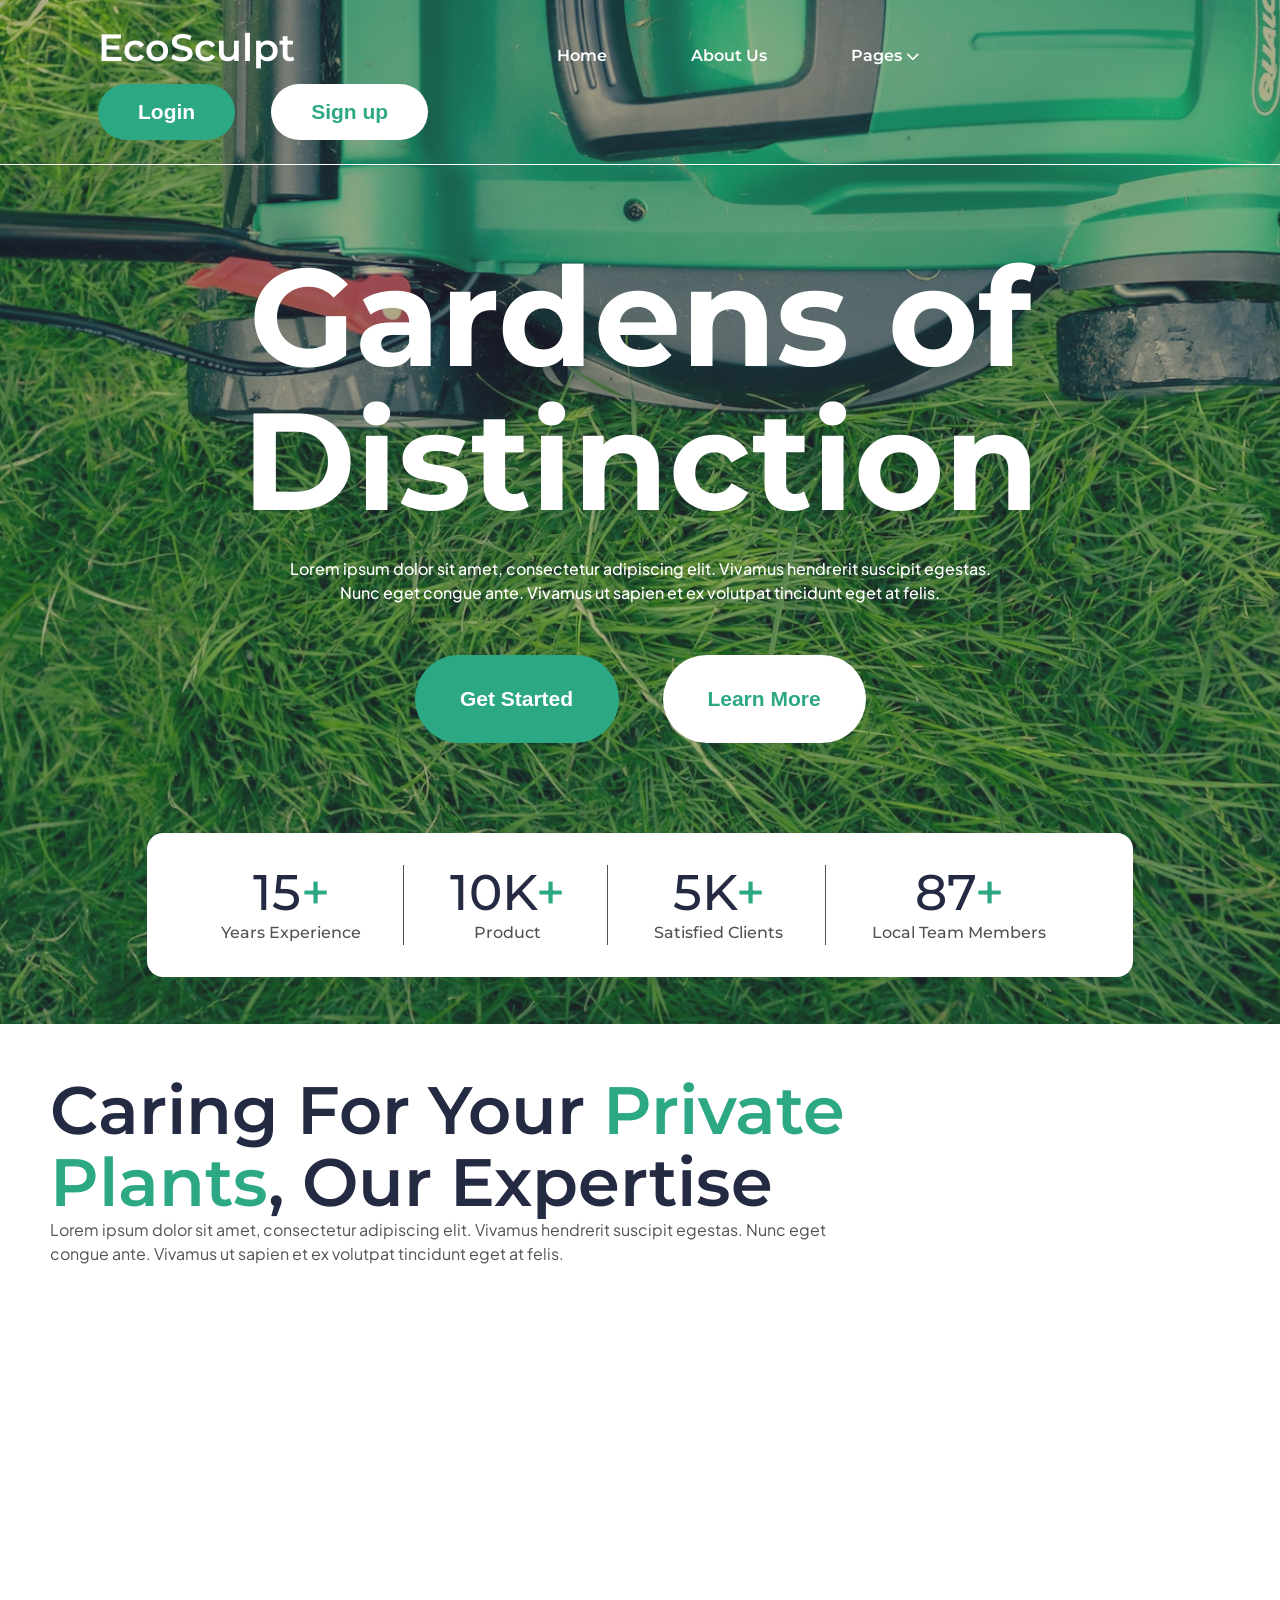
==== task_two/index.html @ 4c556baa "task2" ====
<!DOCTYPE html>
<html lang="en">
<head>
    <meta charset="UTF-8">
    <meta name="viewport" content="width=device-width, initial-scale=1.0">
    <title>Document</title>
    <link rel="stylesheet" href="https://cdnjs.cloudflare.com/ajax/libs/font-awesome/6.5.0/css/all.min.css">
    <link rel="stylesheet" href="CSS/style.css">

</head>
<body>
    <header>
        <div class="container header_container">
           <div class="nav">

            <h1 class="logo">
                EcoSculpt
            </h1>
            <div class="menu">
            <ul>
              <li class="menu_item"> Home</li>
              <li class="menu_item">About Us</li>
              <li class="menu_item"> 
                Pages 
                <small>
                <i class="fa-solid fa-chevron-down"></i>
                </small>
            
          </li>
            </ul>

            </div>
            <div class=" nav_buttons">
            <button class="login">Login</button>
            <button class="sign">Sign up</button>
            </div>
             </div>
            <div class="header_content">
                <h2>
                    Gardens of Distinction
                </h2>
                <p>
                    Lorem ipsum dolor sit amet, consectetur adipiscing elit. Vivamus hendrerit suscipit egestas. Nunc eget congue ante. Vivamus ut sapien et ex volutpat tincidunt eget at felis.
                </p>
            </div>
            <div class="header_buttons">
               <button class="start">Get Started</button>
               <button class="more">Learn More</button>
            </div>
            <div class="story">
                <div class="border_right">
                    <p class="num">
                        15<span>+</span>
                    </p>
                    <p>
                        Years Experience
                    </p>
                </div>
                <div class="border_right">
                    <p class="num">
                       10K<span>+</span>
                    </p>
                    <p>
                        Product
                    </p>
                </div>
                <div class="border_right">
                   <p class="num">
                       5K<span>+</span>
                    </p>
                    <p>
                        Satisfied Clients
                    </p>
                </div>
                <div>
                   <p class="num">
                       87<span>+</span>
                    </p>
                    <p>
                       Local Team Members
                    </p>
                </div>
            </div>
        </div>
    </header>
    <section class="about">
        <div class="container">
           <div class="about-text">
            <h2>
                 Caring For Your <span>Private Plants</span>, Our Expertise
            </h2>
            <p>
              Lorem ipsum dolor sit amet, consectetur adipiscing elit. Vivamus hendrerit suscipit egestas. Nunc eget congue ante. Vivamus ut sapien et ex volutpat tincidunt eget at felis.
            </p>
           </div>
        </div>
    </section>
</body>
</html>
---- task_two/CSS/style.css ----
@import url('https://fonts.googleapis.com/css2?family=Montserrat:ital,wght@0,100..900;1,100..900&family=Plus+Jakarta+Sans:ital,wght@0,200..800;1,200..800&display=swap');
:root{
    --main-color:#FFFFFF;
    --primary-color:#2DA884;
    --secondary-color:#232A42;
}
*{
    box-sizing: border-box;
    margin: 0;
    padding:0;
}

body{
   font-family: "Montserrat", sans-serif;
}
.logo{
    display: inline-block;
    font-weight: 600;
    font-size: 38px;
    line-height:48px;
    color: var(--main-color);
    margin-right: 30px;

}
.header_container{
    background-image: 
    linear-gradient(rgba(58,58,58,0.42), rgba(58,58,58,0.42)),
    url("../images/header.png");
    background-size: cover; 
    height: 1024px;
}
.nav{
    padding: 24px 98px;
    border-bottom: 1px solid var(--main-color);
    
}

ul{
    list-style: none;
}
.menu{
   padding: 16px 8px;
   display: inline-block;
   margin-left: 180px;
   margin-right: 140px;
}

.menu_item{
    display: inline-block;
    height: 24px;
    font-size: 16px;
    font-weight: 600;
    line-height: 24px;
    color: var(--main-color);
    margin-left:40px;
    margin-right: 40px;
}
.nav_buttons{
    display: inline-block;
}
.login{
    background-color: var(--primary-color);
    color: var(--main-color);
    margin-right: 16px;
    padding: 16px 40px;
    border-radius: 100px;
    border: none;
    font-weight: 600;
    font-size: 21px;
    line-height: 24px;
}

.sign{
    background-color: var(--main-color);
    color: var(--primary-color);
    margin-left: 16px;
    padding: 16px 40px;
    border-radius: 100px;
    border: none;
    font-weight: 600;
    font-size: 21px;
    line-height: 24px;
}

.header_content{
    margin-top: 80px ;
   text-align: center;
   color: var(--main-color);

}
.header_content h2{
  
    font-weight: 700;

    font-size: 138px;
    line-height: 144px;
    margin-bottom: 24px;
   

}
.header_content p{
     font-family: "Plus Jakarta Sans", sans-serif;
     font-weight: 500;
     font-size: 16px;
     line-height: 24px;
     display: inline-block;
     width: 735px;
     
}
.header_buttons{
     text-align: center;
     margin-top:  50px ;
} 
.start{
    background-color: var(--primary-color);
    color: var(--main-color);
    margin-right: 20px;
    padding: 32px 40px;
    border-radius: 100px;
    border: none;
    width: 204px;
    font-size: 21px;
    line-height: 24px;
    font-weight: 600;

}

.more{
    background-color: var(--main-color);
    color: var(--primary-color);
    margin-left: 20px;
    padding:32px 40px;
    border-radius: 100px;
    border: none;
    width: 203px;
    font-size: 21px;
    line-height: 24px;
    font-weight: 600;
    
}


.story{
    margin: auto;
    margin-top: 90px;
    width: 986px;
    border-radius: 16px;
    padding:32px;
    background-color: var(--main-color);
  
}
.story .num{
    width: 600;
    font-size: 50px;
    line-height: 56px;
    color: var(--secondary-color);

}
.story .num span{
   color: var(--primary-color);
}
.story div{
    display: inline-block;

    text-align: center;
    padding: 0 42px;
  
}
.story div p{
    font-weight: 500;
    font-size: 16px;
    line-height: 24px;
    color: #525252;
}
.border_right{
    border-right: 1px solid #525252;
    
}
.about .container{
    background-color: var(--main-color);
    height: 1072px;

    padding: 50px;
}
.about .about-text{
    width: 823px;
  
}

.about .about-text h2{
    font-weight: 600;
    font-size: 67px;
    line-height: 72px;
    color: var(--secondary-color);
}
.about .about-text h2 span{
    font-weight: 600;
    font-size: 67px;
    line-height: 72px;
    color: var(--primary-color);
}
.about .about-text p{
    font-weight: 400;
    font-family: "Plus Jakarta Sans", sans-serif;
    color: #525252;
    font-size: 16px;
    line-height: 24px;
}
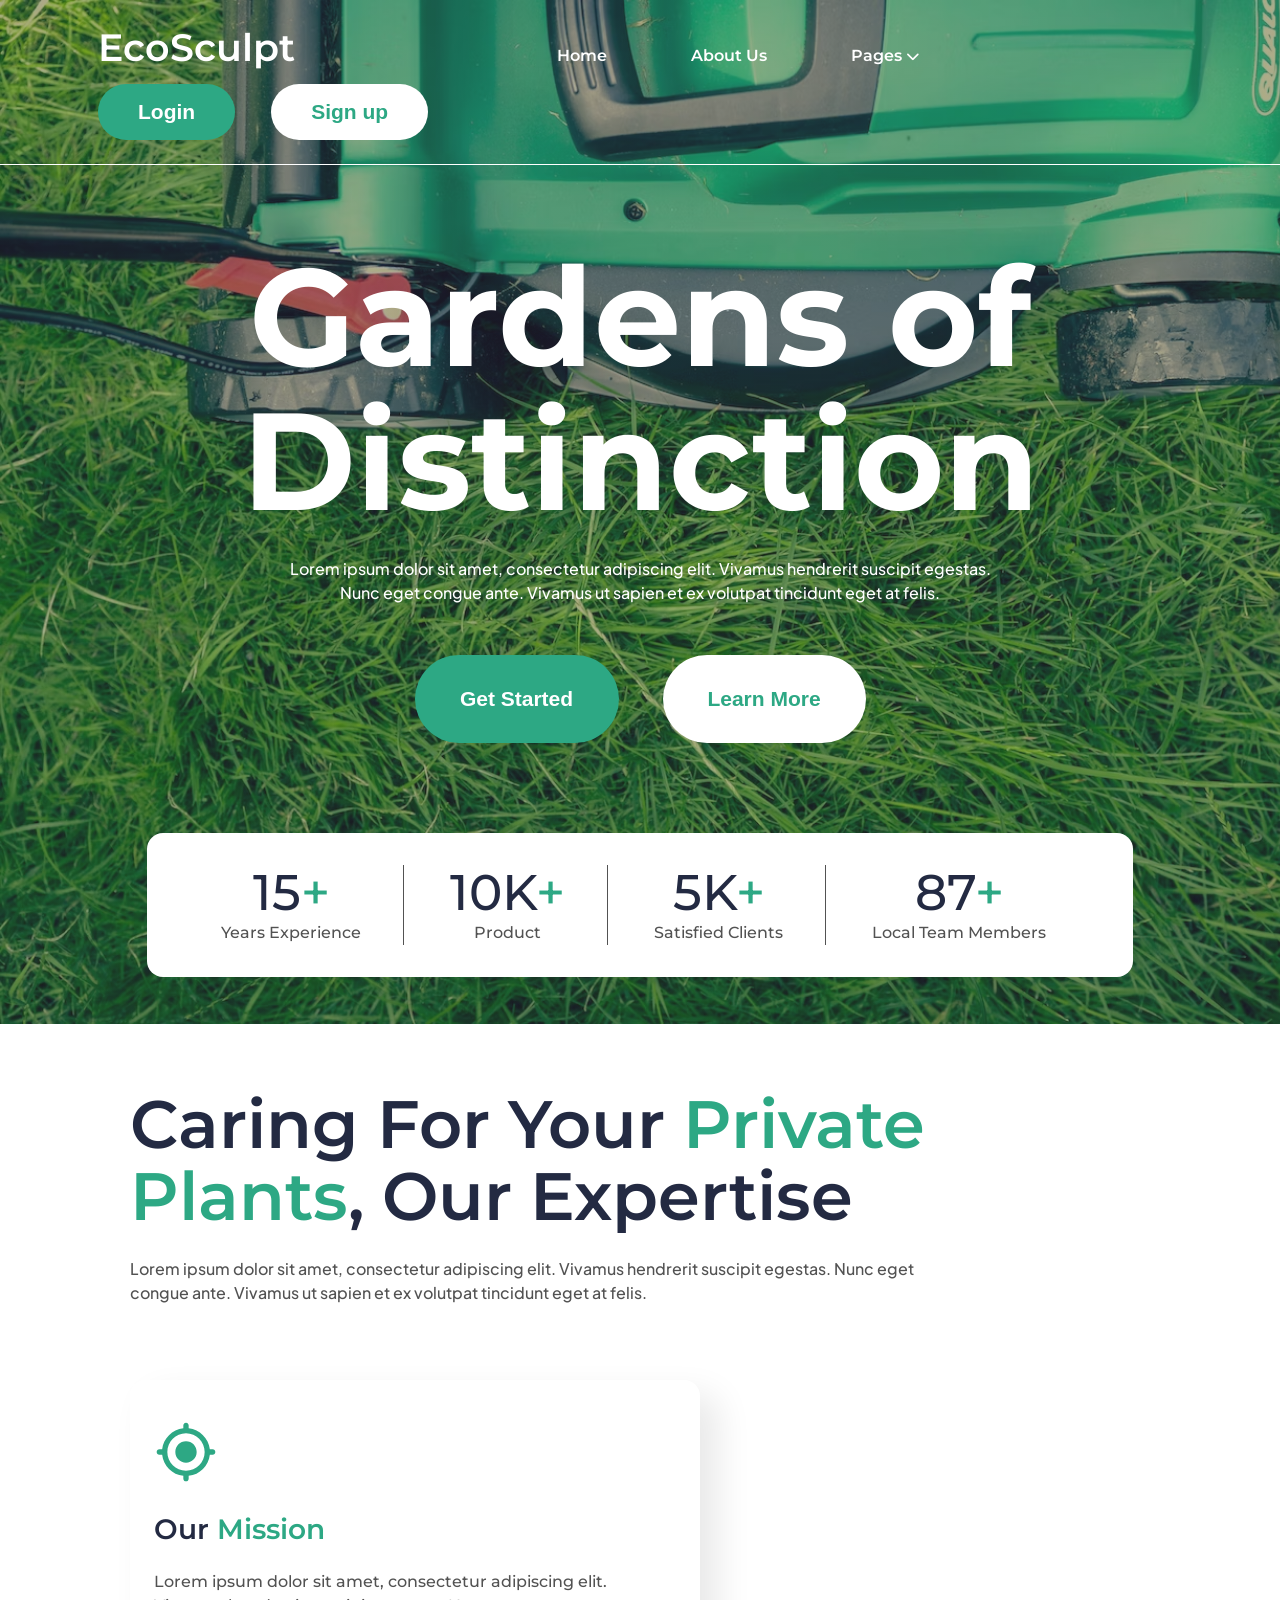
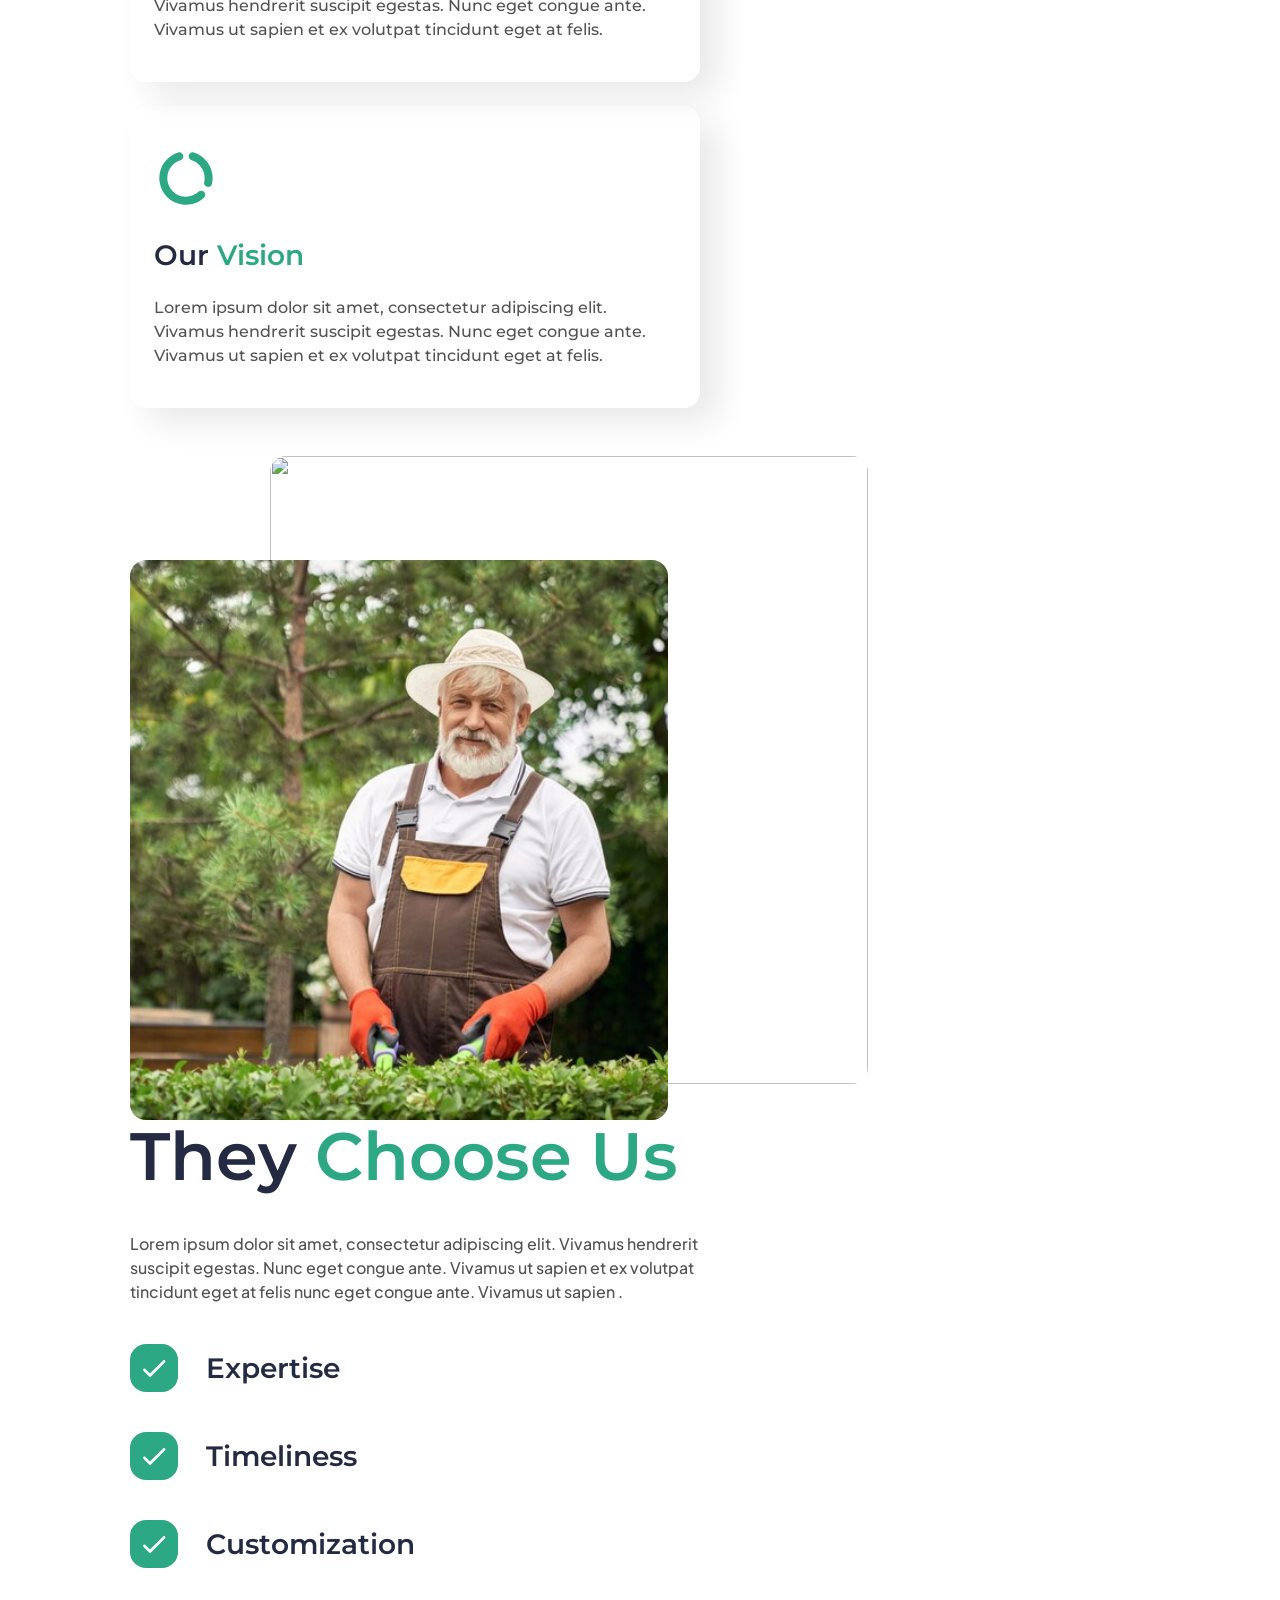
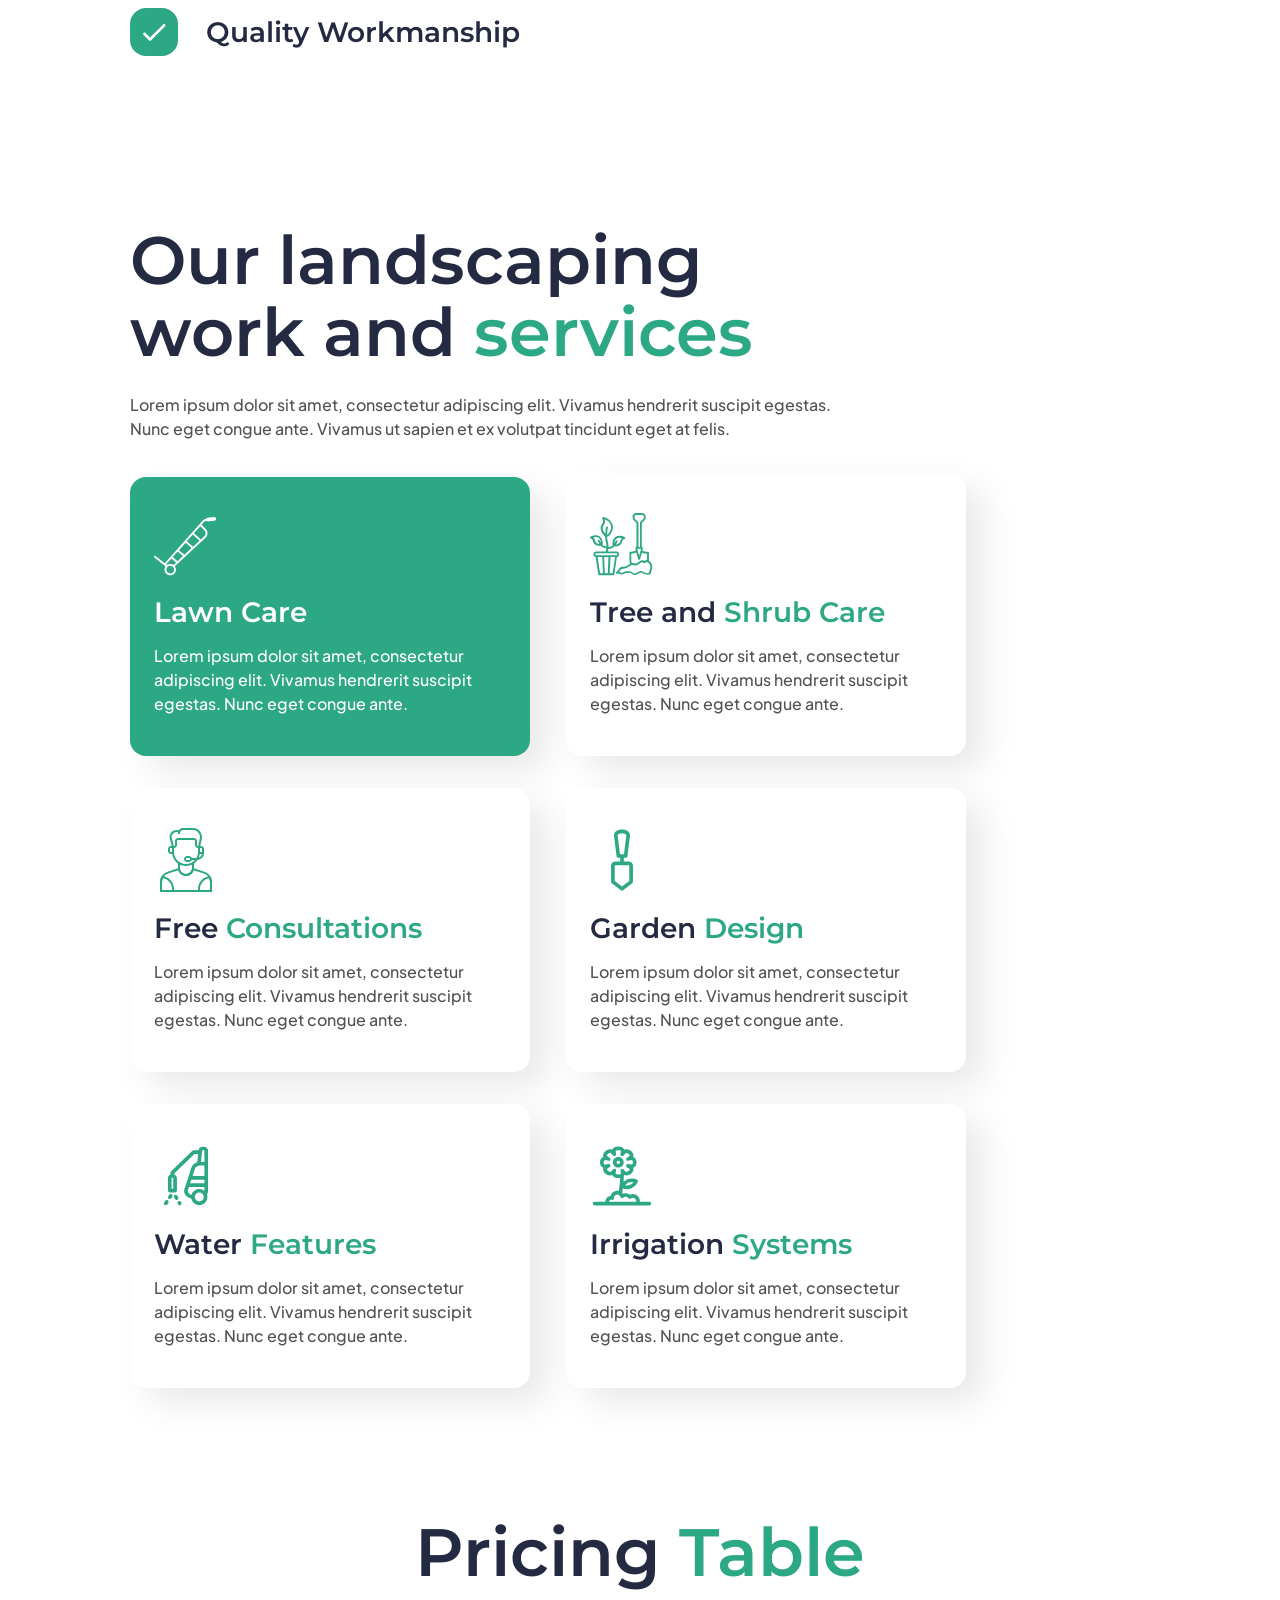
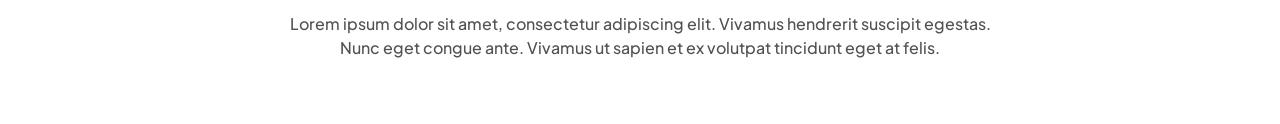
==== commit 3d794cd9: "task3" ====
--- a/task_two/index.html
+++ b/task_two/index.html
@@ -93,6 +93,215 @@
               Lorem ipsum dolor sit amet, consectetur adipiscing elit. Vivamus hendrerit suscipit egestas. Nunc eget congue ante. Vivamus ut sapien et ex volutpat tincidunt eget at felis.
             </p>
            </div>
+           <div class="about-sub-container">
+           <div class="about-cards">
+            <div class="about-card">
+                <svg width="64" height="64" viewBox="0 0 64 64" fill="none" xmlns="http://www.w3.org/2000/svg">
+                <path d="M32 21.3334C26.1067 21.3334 21.3334 26.1067 21.3334 32.0001C21.3334 37.8934 26.1067 42.6667 32 42.6667C37.8934 42.6667 42.6667 37.8934 42.6667 32.0001C42.6667 26.1067 37.8934 21.3334 32 21.3334ZM55.84 29.3334C54.6134 18.2134 45.7867 9.38675 34.6667 8.16008V5.33341C34.6667 3.86675 33.4667 2.66675 32 2.66675C30.5334 2.66675 29.3334 3.86675 29.3334 5.33341V8.16008C18.2134 9.38675 9.38669 18.2134 8.16002 29.3334H5.33335C3.86669 29.3334 2.66669 30.5334 2.66669 32.0001C2.66669 33.4667 3.86669 34.6667 5.33335 34.6667H8.16002C9.38669 45.7868 18.2134 54.6134 29.3334 55.8401V58.6667C29.3334 60.1334 30.5334 61.3334 32 61.3334C33.4667 61.3334 34.6667 60.1334 34.6667 58.6667V55.8401C45.7867 54.6134 54.6134 45.7868 55.84 34.6667H58.6667C60.1334 34.6667 61.3334 33.4667 61.3334 32.0001C61.3334 30.5334 60.1334 29.3334 58.6667 29.3334H55.84ZM32 50.6667C21.68 50.6667 13.3334 42.3201 13.3334 32.0001C13.3334 21.6801 21.68 13.3334 32 13.3334C42.32 13.3334 50.6667 21.6801 50.6667 32.0001C50.6667 42.3201 42.32 50.6667 32 50.6667Z" fill="#2DA884"/>
+                </svg>
+                <h6>Our <span>Mission</span></h6>
+                <p>Lorem ipsum dolor sit amet, consectetur adipiscing elit. Vivamus hendrerit suscipit egestas. Nunc eget congue ante. Vivamus ut sapien et ex volutpat tincidunt eget at felis.</p>
+
+            </div>
+            <div class="about-card">
+
+                <svg width="64" height="64" viewBox="0 0 64 64" fill="none" xmlns="http://www.w3.org/2000/svg">
+                <path d="M34.6666 10.32V10.3733C34.6666 12.16 35.8666 13.6533 37.5466 14.1867C45.1466 16.56 50.6666 23.6267 50.6666 32C50.6666 33.3867 50.5066 34.6933 50.2133 35.9733C49.84 37.68 50.5333 39.44 52.0533 40.3467L52.08 40.3733C54.3733 41.7067 57.36 40.5067 57.9733 37.9467C58.4266 36.0267 58.6666 34.0267 58.6666 32C58.6666 20 50.72 9.81332 39.7866 6.47999C37.2533 5.70666 34.6666 7.65332 34.6666 10.32ZM29.1733 50.4533C21.2 49.3067 14.72 42.8267 13.5466 34.88C12.1066 25.28 17.9733 16.8267 26.4266 14.1867C28.1333 13.68 29.3333 12.16 29.3333 10.3733V10.32C29.3333 7.65332 26.7466 5.70666 24.1866 6.47999C12.16 10.16 3.75997 22.1067 5.57331 35.7067C7.14664 47.3867 16.5866 56.8267 28.2666 58.4C36.64 59.52 44.3733 56.7733 49.9466 51.6533C51.92 49.84 51.5733 46.6133 49.2533 45.28C47.7066 44.3733 45.7866 44.6667 44.4533 45.8667C40.5333 49.44 35.0933 51.3333 29.1733 50.4533Z" fill="#2DA884"/>
+                </svg>
+                <h6> Our <span>Vision</span></h6>
+                <p>Lorem ipsum dolor sit amet, consectetur adipiscing elit. Vivamus hendrerit suscipit egestas. Nunc eget congue ante. Vivamus ut sapien et ex volutpat tincidunt eget at felis.</p>
+
+            </div>
+            
+           </div>
+           <div class="about-image">
+            <img src="images/about.png" alt="">
+           </div>
+           </div>
+        </div>
+    </section>
+ 
+    <section class="choose-us">
+        <div class="choose-container">
+            <div class="choose-img">
+                <img src="images/choose_us.png" alt="">
+            </div>
+            <div class="choose-content">
+                <div class="choose-text">
+                    <h3>
+                        They <span>Choose Us</span>
+                    </h3>
+                    <p>
+                        Lorem ipsum dolor sit amet, consectetur adipiscing elit. Vivamus hendrerit suscipit egestas. Nunc eget congue ante. Vivamus ut sapien et ex volutpat tincidunt eget at felis  nunc eget congue ante. Vivamus ut sapien .
+                    </p>
+                     
+                </div>
+                <div class="choose-check">
+                    <div>
+                    <svg width="48" height="48" viewBox="0 0 48 48" fill="none" xmlns="http://www.w3.org/2000/svg">
+                    <rect width="48" height="48" rx="16" fill="#2DA884"/>
+                    <path d="M20.0002 29.56L15.3735 24.9333C14.8535 24.4133 14.0135 24.4133 13.4935 24.9333C12.9735 25.4533 12.9735 26.2933 13.4935 26.8133L19.0669 32.3867C19.5869 32.9067 20.4268 32.9067 20.9469 32.3867L35.0535 18.28C35.5735 17.76 35.5735 16.92 35.0535 16.4C34.5335 15.88 33.6935 15.88 33.1735 16.4L20.0002 29.56Z" fill="white"/>
+                    </svg>
+                    <p>Expertise</p>
+                
+                    </div>
+                    <div>
+                    <svg width="48" height="48" viewBox="0 0 48 48" fill="none" xmlns="http://www.w3.org/2000/svg">
+                    <rect width="48" height="48" rx="16" fill="#2DA884"/>
+                    <path d="M20.0002 29.56L15.3735 24.9333C14.8535 24.4133 14.0135 24.4133 13.4935 24.9333C12.9735 25.4533 12.9735 26.2933 13.4935 26.8133L19.0669 32.3867C19.5869 32.9067 20.4268 32.9067 20.9469 32.3867L35.0535 18.28C35.5735 17.76 35.5735 16.92 35.0535 16.4C34.5335 15.88 33.6935 15.88 33.1735 16.4L20.0002 29.56Z" fill="white"/>
+                    </svg>
+                    <p>Timeliness</p>
+                
+                    </div>
+                    <div>
+                    <svg width="48" height="48" viewBox="0 0 48 48" fill="none" xmlns="http://www.w3.org/2000/svg">
+                    <rect width="48" height="48" rx="16" fill="#2DA884"/>
+                    <path d="M20.0002 29.56L15.3735 24.9333C14.8535 24.4133 14.0135 24.4133 13.4935 24.9333C12.9735 25.4533 12.9735 26.2933 13.4935 26.8133L19.0669 32.3867C19.5869 32.9067 20.4268 32.9067 20.9469 32.3867L35.0535 18.28C35.5735 17.76 35.5735 16.92 35.0535 16.4C34.5335 15.88 33.6935 15.88 33.1735 16.4L20.0002 29.56Z" fill="white"/>
+                    </svg>
+                    <p>Customization</p>
+                
+                    </div>
+                    <div>
+                    <svg width="48" height="48" viewBox="0 0 48 48" fill="none" xmlns="http://www.w3.org/2000/svg">
+                    <rect width="48" height="48" rx="16" fill="#2DA884"/>
+                    <path d="M20.0002 29.56L15.3735 24.9333C14.8535 24.4133 14.0135 24.4133 13.4935 24.9333C12.9735 25.4533 12.9735 26.2933 13.4935 26.8133L19.0669 32.3867C19.5869 32.9067 20.4268 32.9067 20.9469 32.3867L35.0535 18.28C35.5735 17.76 35.5735 16.92 35.0535 16.4C34.5335 15.88 33.6935 15.88 33.1735 16.4L20.0002 29.56Z" fill="white"/>
+                    </svg>
+                    <p>Quality Workmanship</p>
+        
+                    </div>
+
+
+
+                </div>
+            </div>
+        </div>
+
+    </section>
+    <section class="services">
+        <div class="container">
+           <div class="services-text">
+            <h2>
+                 Our landscaping work and<span> services</span>
+            </h2>
+            <p>
+                Lorem ipsum dolor sit amet, consectetur adipiscing elit. Vivamus hendrerit suscipit egestas. Nunc eget congue ante. Vivamus ut sapien et ex volutpat tincidunt eget at felis.
+            </p>
+           </div>
+           <div class="services-cards">
+             <div class="service-card active-card">
+                
+                <svg width="63" height="59" viewBox="0 0 63 59" fill="none" xmlns="http://www.w3.org/2000/svg">
+                <path d="M60.023 0.00795993L53.4348 0.666784C52.6818 0.760901 52.1171 1.23149 51.9289 1.7962C50.6112 2.07855 49.4818 2.83149 48.5406 3.77267L10.7995 46.1256L1.48182 38.9727C1.10535 38.6903 0.446526 38.6903 0.164173 39.1609C-0.11818 39.5374 -0.0240628 40.1021 0.352408 40.4785C1.48182 41.4197 -3.78877 37.1844 11.5524 49.3256C10.8936 50.2668 10.5171 51.3962 10.5171 52.6197C10.5171 55.8197 13.0583 58.3609 16.2583 58.3609C19.4583 58.3609 21.9995 55.8197 21.9995 52.6197C21.9995 51.3021 21.5289 50.0785 20.7759 49.1374L51.5524 20.7138C54.0936 18.3609 54.0936 14.5021 51.7406 12.055L47.5053 7.81972L49.9524 5.09031C50.5171 4.43149 51.3642 3.9609 52.2112 3.67855C52.5877 4.14914 53.0583 4.33737 53.623 4.33737C53.8112 4.33737 53.0583 4.43149 60.3995 3.67855C61.4348 3.58443 62.1877 2.64325 62.0936 1.60796C61.9995 0.666783 61.0583 -0.0861577 60.023 0.00795993ZM39.0348 29.8433L32.823 24.2903L38.7524 17.608L45.5289 23.7256L39.0348 29.8433ZM30.4701 37.7491L24.9171 33.1374L31.5995 25.7021L37.623 31.0668L30.4701 37.7491ZM23.5054 44.1491L18.7053 40.008L23.5995 34.5491L29.0583 39.0668L23.5054 44.1491ZM16.2583 46.8785C14.9406 46.8785 13.8112 47.3491 12.8701 48.008L12.2112 47.3491L17.4818 41.4197L22.1877 45.4668L19.5524 47.9138C18.6112 47.255 17.4818 46.8785 16.2583 46.8785ZM16.2583 56.4785C14.0936 56.4785 12.3995 54.6903 12.3995 52.6197C12.3995 50.455 14.1877 48.7609 16.2583 48.7609C18.423 48.7609 20.1171 50.5491 20.1171 52.6197C20.2112 54.7844 18.423 56.4785 16.2583 56.4785ZM50.423 13.2785C52.1171 14.9727 52.023 17.7021 50.3289 19.3021L46.9406 22.5021L39.9759 16.2903L46.2818 9.23149L50.423 13.2785Z" fill="white"/>
+                </svg>
+                <div class="service-card-text">
+                    <h6>
+                       Lawn Care
+                    </h6>
+                    <p>
+                       Lorem ipsum dolor sit amet, consectetur adipiscing elit. Vivamus hendrerit suscipit egestas. Nunc eget congue ante.
+                    </p>
+                </div>
+
+             </div>
+             <div class="service-card">     
+                <svg width="63" height="63" viewBox="0 0 63 63" fill="none" xmlns="http://www.w3.org/2000/svg">
+                <path d="M29.1765 41.2235C29.1765 39.7176 27.9529 38.4 26.3529 38.4H17.7882C18.0706 37.7412 18.2588 36.8 18.4471 35.6706C19.3882 35.8588 20.3294 35.7647 21.3647 35.3882C22.4941 34.9176 23.4353 34.1647 24.2824 33.3176C25.7882 33.6941 31.8118 32.9412 32.1882 28.1412C32.2824 26.7294 34.5412 25.9765 34.5412 25.9765C34.9176 25.8824 35.1059 25.5059 35.2 25.2235C35.2941 24.9412 35.0118 24.4706 34.7294 24.2824C33.0353 23.2471 31.2471 22.7765 29.5529 22.7765C25.3176 22.7765 22.4941 25.9765 22.4 30.9647C22.4 31.4353 22.4941 31.9059 22.7765 32.2823C21.6471 33.4118 20.1412 34.2588 18.5412 33.8824C18.5412 32.2824 18.3529 30.4 17.7882 28.3294C17.3176 26.8235 17.1294 25.2235 17.0353 23.7176C17.7882 23.6235 18.5412 23.3412 19.0118 22.7765C26.2588 15.1529 22.9647 6.49412 13.3647 3.95294C12.9882 3.85882 12.6118 3.95294 12.4235 4.23529C12.2353 4.51765 12.1412 4.89412 12.3294 5.27059C12.3294 5.27059 14.0235 8.75294 12.4235 10.5412C9.50588 13.8353 10.1647 18.1647 14.2118 22.7765C14.4941 23.0588 14.7765 23.2471 15.0588 23.4353C15.1529 25.2235 15.4353 27.1059 15.9059 28.8941C16.3765 30.5882 16.5647 32.0941 16.5647 33.4118C14.9647 33.7882 13.5529 32.9412 12.4235 31.8118C12.7059 31.4353 12.8 30.9647 12.8 30.4941C12.7059 25.5059 9.88235 22.3059 5.64706 22.3059C3.95294 22.3059 2.16471 22.8706 0.470588 23.8118C0.188235 24 0 24.3765 0 24.7529C0 25.1294 0.282353 25.4118 0.658824 25.5059C1.22353 25.6941 3.01176 26.5412 3.01176 27.6706C3.2 30.7765 5.83529 32.7529 10.0706 32.9412C10.0706 32.9412 10.1647 32.9412 10.2588 32.9412C10.4471 32.9412 10.7294 32.9412 10.9176 32.8471C12.4235 34.4471 14.3059 35.5765 16.4706 35.2941C16.2824 36.8 15.9059 37.9294 15.6235 38.4941H6.21176C4.70588 38.4941 3.38824 39.7176 3.38824 41.3176C3.38824 42.6353 4.32941 43.8588 5.64706 44.0471L8.28235 61.4588C8.37647 61.9294 8.75294 62.3059 9.22353 62.3059C9.41177 62.3059 23.9059 62.3059 23.3412 62.3059C23.8118 62.3059 24.1882 61.9294 24.2824 61.4588L26.9176 44.0471C28.2353 43.7647 29.1765 42.6353 29.1765 41.2235ZM29.6471 24.6588C30.4941 24.6588 31.3412 24.8471 32.1882 25.1294C31.3412 25.7882 30.4 26.7294 30.3059 28.0471C30.1176 30.4 27.9529 31.2471 25.7882 31.5294C26.8235 30.0235 27.4824 28.6118 27.4824 28.5176C27.6706 28.0471 27.4824 27.4824 27.0118 27.2941C26.5412 27.1059 25.9765 27.2941 25.7882 27.7647C25.7882 27.7647 25.2235 28.9882 24.3765 30.4C24.6588 26.8235 26.6353 24.6588 29.6471 24.6588ZM5.08235 27.4824C4.98823 26.1647 4.04706 25.1294 3.2 24.5647C4.04706 24.2824 4.98823 24.0941 5.74118 24.0941C8.75294 24.0941 10.7294 26.2588 11.0118 29.8353C10.0706 28.5176 9.6 27.2941 9.6 27.2941C9.41176 26.8235 8.84706 26.6353 8.37647 26.8235C7.90588 27.0118 7.71765 27.5765 7.90588 28.0471C8 28.1412 8.56471 29.5529 9.6 31.0588C7.43529 30.7765 5.27059 29.9294 5.08235 27.4824ZM13.9294 11.6706C15.3412 10.0706 15.1529 7.81176 14.7765 6.30588C21.5529 8.94118 23.5294 15.4353 17.7882 21.4588C17.6 21.6471 17.3176 21.7412 17.1294 21.8353C17.1294 17.7882 17.9765 14.5882 17.9765 14.5882C18.2588 13.3647 16.4706 12.8941 16.1882 14.1176C16.0941 14.3059 15.4353 17.1294 15.3412 20.8C13.0824 18.1647 11.3882 14.6824 13.9294 11.6706ZM5.27059 41.2235C5.27059 40.7529 5.64706 40.2823 6.21176 40.2823H26.3529C26.8235 40.2823 27.2941 40.6588 27.2941 41.2235C27.2941 41.7882 26.9176 42.1647 26.3529 42.1647C17.3176 42.1647 15.2471 42.1647 6.21176 42.1647C5.74118 42.1647 5.27059 41.7882 5.27059 41.2235ZM7.62353 44.0471H12.2353L12.9882 60.3294H10.0706L7.62353 44.0471ZM14.8706 60.3294L14.0235 44.0471H18.4471L17.7882 60.3294H14.8706ZM22.5882 60.3294H19.6706L20.5176 44.0471H25.1294L22.5882 60.3294ZM58.9176 47.8118C59.0118 46.7765 58.9176 46.8706 58.9176 39.8118C58.9176 39.2471 58.5412 38.8706 57.9765 38.8706C55.7176 38.8706 53.9294 38.4941 52.4235 37.7412C52.6118 36.7059 52.8 35.6706 52.8 34.7294C52.8 34.2588 52.4235 33.7882 51.7647 33.7882V9.97647L54.4941 7.34118C55.8118 6.11765 55.6235 4.8 55.6235 3.48235C55.6235 1.6 54.0235 0 51.9529 0H46.3059C44.3294 0 42.6353 1.50588 42.6353 3.48235C42.6353 4.70588 42.4471 6.02353 43.7647 7.24706L46.4941 9.97647V33.6941C45.7412 33.6941 45.4588 34.1647 45.4588 34.6353C45.4588 35.4823 45.5529 36.4235 45.8353 37.4588C44.3294 38.2118 42.5412 38.5882 40.2824 38.7765C39.8118 38.7765 39.4353 39.2471 39.4353 39.7176V46.6824C39.4353 48 39.6235 49.3176 40 50.6353C37.6471 51.8588 37.4588 53.0823 34.3529 53.4588C30.9647 53.9294 30.3059 53.7412 28.9882 55.8118L28.8941 55.9059C28.1412 57.1294 27.2 58.1647 26.1647 59.0118C25.7882 59.2941 25.6941 59.7647 25.9765 60.2353C26.1647 60.6118 26.6353 60.8 27.1059 60.6118C28.4235 60.1412 30.4 61.6471 32.4706 61.3647C33.9765 61.1765 34.9176 60.2353 35.9529 60.0471C36.3294 59.9529 36.6118 59.9529 37.3647 59.9529C38.4 59.9529 39.3412 59.7647 40 59.8588C40.9412 60.1412 41.8824 61.2706 43.2941 61.7412C46.5882 62.8706 49.5059 59.2941 51.1059 59.5765C51.6706 59.6706 53.9294 61.5529 57.9765 61.7412C59.8588 61.8353 60.8941 61.1765 61.0823 59.2941C61.0823 58.1647 64.9412 51.8588 58.9176 47.8118ZM50.9176 35.6706C50.7294 37.6471 49.7882 40.6588 49.1294 42.6353C48.5647 40.7529 47.5294 37.5529 47.3412 35.6706C48.1882 35.6706 50.9176 35.6706 50.9176 35.6706ZM48.0941 9.03529L45.0824 6.02353C44.4235 5.36471 44.5176 4.61176 44.5176 3.57647C44.5176 2.63529 45.3647 1.97647 46.3059 1.97647H52.0471C52.9882 1.97647 53.8353 2.63529 53.8353 3.57647C53.8353 4.61176 54.0235 5.36471 53.2706 6.02353L50.2588 8.94118C50.0706 9.12941 49.9765 9.31765 49.9765 9.6V33.8824H48.4706V9.69412C48.3765 9.41176 48.2824 9.22353 48.0941 9.03529ZM41.2235 46.7765V40.7529C43.2 40.5647 44.8 40.1882 46.2118 39.5294C46.7765 41.7882 47.9059 45.1765 48.1882 46.2118C48.4706 47.0588 49.6941 47.0588 49.9765 46.2118C50.3529 45.0823 51.3882 41.7882 51.9529 39.7176C53.3647 40.3765 55.0588 40.7529 57.0353 40.8471V46.6824C56.3765 46.6824 55.8118 47.1529 55.5294 47.3412C54.3059 48.5647 54.7765 47.6235 53.1765 47.2471C51.6706 46.8706 49.6941 48.0941 48.4706 48.9412C44.6118 51.4823 44.8 49.9765 42.1647 50.0706C42.0706 50.0706 41.9765 50.0706 41.7882 50.0706C41.4118 49.0353 41.2235 47.9059 41.2235 46.7765ZM59.2941 58.3529C58.7294 59.6706 59.5765 60.3294 57.8824 60.2353C51.4824 59.8588 52.9882 56.1882 47.5294 59.2941C44.5176 60.9882 43.8588 60.5176 42.4471 59.4823C40 57.6941 39.4353 58.3529 37.2706 58.3529C35.6706 58.3529 35.3882 58.3529 33.6 59.2C31.4353 60.2353 31.5294 59.7647 28.8941 59.1059C31.0588 56.5647 30.4 56.1882 32.0941 55.9059C36.2353 55.3412 36.5177 55.4353 39.1529 53.5529C44.2353 49.8823 43.1059 54.7765 49.3176 50.6353C53.8353 47.6235 52.3294 50.2588 54.8706 49.9765C55.9059 49.8823 56.4706 49.0353 56.8471 48.7529C57.6 49.7882 62.5882 50.8235 59.2941 58.3529Z" fill="#2DA884"/>
+                </svg>
+
+                <div class="service-card-text">
+                    <h6>
+                       Tree and <span>Shrub Care</span>
+                    </h6>
+                    <p>
+                       Lorem ipsum dolor sit amet, consectetur adipiscing elit. Vivamus hendrerit suscipit egestas. Nunc eget congue ante.
+                    </p>
+                </div>
+           </div>
+            <div class="service-card">     
+
+                <svg width="64" height="64" viewBox="0 0 64 64" fill="none" xmlns="http://www.w3.org/2000/svg">
+                <path d="M32 48C27.6 48 24 44.4 24 40V35C24 34.4 24.4 34 25 34C25.6 34 26 34.4 26 35V40C26 43.4 28.6 46 32 46C35.4 46 38 43.4 38 40V35C38 34.4 38.4 34 39 34C39.6 34 40 34.4 40 35V40C40 44.4 36.4 48 32 48Z" fill="#2DA884"/>
+                <path d="M32 38C24.2 38 18 31.8 18 24V19C18 18.4 18.4 18 19 18C19.6 18 20 18.4 20 19V24C20 30.6 25.4 36 32 36C38.6 36 44 30.6 44 24V19C44 18.4 44.4 18 45 18C45.6 18 46 18.4 46 19V24C46 31.8 39.8 38 32 38ZM57 64H7C6.4 64 6 63.6 6 63V54.2C6 49.4 9 45.2 13.6 43.8L24.8 40H25.6C25.8 40.2 26 40.4 26 40.8C26.4 43.8 29 45.8 32 45.8C35 45.8 37.4 43.6 38 40.8C38 40.6 38.2 40.2 38.4 40C38.6 39.8 39 39.8 39.2 40L50.4 43.8C55 45.2 58 49.4 58 54.2V63C58 63.6 57.6 64 57 64ZM8 62H56V54.2C56 50.4 53.6 46.8 49.8 45.6L39.6 42.2C38.6 45.6 35.6 47.8 32 47.8C28.4 47.8 25.4 45.4 24.4 42.2L14.2 45.6C10.4 46.8 8 50.4 8 54.2V62Z" fill="#2DA884"/>
+                <path d="M57 64H45C44.4 64 44 63.6 44 63V61C44 54.4 49 48.8 55.4 48.2C55.8 48.2 56.2 48.4 56.4 48.6C57.4 50.4 58 52.2 58 54.2V63C58 63.6 57.6 64 57 64ZM46 62H56V54.2C56 52.8 55.6 51.4 55 50.2C49.8 51.2 46 55.6 46 61V62ZM19 64H7C6.4 64 6 63.6 6 63V54.2C6 52.2 6.6 50.2 7.6 48.6C7.8 48.2 8.2 48 8.6 48C15.2 48.8 20 54.4 20 60.8V62.8C20 63.6 19.6 64 19 64ZM8 62H18V61C18 55.6 14.2 51.2 9 50.2C8.4 51.4 8 52.8 8 54.2V62ZM45 20H44C42.4 20 41 18.6 41 17V13C41 12.4 40.6 12 40 12H24C23.4 12 23 12.4 23 13V17C23 18.6 21.6 20 20 20H19C18.4 20 18 19.6 18 19C18 18.4 18.4 18 19 18H20C20.6 18 21 17.6 21 17V13C21 11.4 22.4 10 24 10H40C41.6 10 43 11.4 43 13V17C43 17.6 43.4 18 44 18H45C45.6 18 46 18.4 46 19C46 19.6 45.6 20 45 20Z" fill="#2DA884"/>
+                <path d="M45 20H44.8C44.2 19.8 44 19.4 44 18.8L45.8 10.6C46.2 8.6 45.8 6.4 44.4 4.8C43.2 3 41.2 2 39 2H29C27.4 2 26 3.4 26 5C26 5.6 25.6 6 25 6C24.4 6 24 5.6 24 5C24 2.2 26.2 0 29 0H39C41.8 0 44.4 1.2 46 3.4C47.6 5.6 48.4 8.4 47.8 11L46 19.2C45.8 19.6 45.4 20 45 20Z" fill="#2DA884"/>
+                <path d="M20 20H19C18.6 20 18.2 19.6 18 19.2L15.8 10.8C15.2 8.6 15.8 6.6 17 4.8C18.2 3 20.6 2 22.6 2H23C24.6 2 26 3.4 26 5C26 5.6 25.6 6 25 6C24.4 6 24 5.6 24 5C24 4.4 23.6 4 23 4H22.6C21 4 19.6 4.8 18.6 6C17.6 7.2 17.4 8.8 17.8 10.2L19.8 18H20C20.6 18 21 18.4 21 19C21 19.6 20.6 20 20 20ZM49 26H45C44.4 26 44 25.6 44 25V19C44 18.4 44.4 18 45 18H47C48.6 18 50 19.4 50 21V25C50 25.6 49.6 26 49 26ZM46 24H48V21C48 20.4 47.6 20 47 20H46V24Z" fill="#2DA884"/>
+                <path d="M43 32H37C36.4 32 36 31.6 36 31C36 30.4 36.4 30 37 30H43C45.8 30 48 27.8 48 25V21C48 20.4 48.4 20 49 20C49.6 20 50 20.4 50 21V25C50 28.8 46.8 32 43 32ZM19 26H17C15.4 26 14 24.6 14 23V21C14 19.4 15.4 18 17 18H19C19.6 18 20 18.4 20 19V25C20 25.6 19.6 26 19 26ZM17 20C16.4 20 16 20.4 16 21V23C16 23.6 16.4 24 17 24H18V20H17Z" fill="#2DA884"/>
+                <path d="M35 34H33C31.4 34 30 32.6 30 31C30 29.4 31.4 28 33 28H35C36.6 28 38 29.4 38 31C38 32.6 36.6 34 35 34ZM33 30C32.4 30 32 30.4 32 31C32 31.6 32.4 32 33 32H35C35.6 32 36 31.6 36 31C36 30.4 35.6 30 35 30H33Z" fill="#2DA884"/>
+                </svg>
+
+                <div class="service-card-text">
+                    <h6>
+                       Free <span>Consultations</span>
+                    </h6>
+                    <p>
+                       Lorem ipsum dolor sit amet, consectetur adipiscing elit. Vivamus hendrerit suscipit egestas. Nunc eget congue ante.
+                    </p>
+                </div>
+           </div>
+            <div class="service-card">     
+
+                    <svg width="64" height="64" viewBox="0 0 64 64" fill="none" xmlns="http://www.w3.org/2000/svg">
+                    <path d="M38.7366 33.5384H33.8019C33.805 33.4938 33.8278 33.4554 33.8278 33.4098V29.8277C33.8278 29.8174 33.822 29.8088 33.822 29.7991H35.6046C36.5279 29.7991 37.3047 29.1116 37.419 28.1973L39.9797 7.65441C40.4145 3.85427 36.1348 1.48828 31.9993 1.48828C27.866 1.48828 23.588 3.8731 24.0206 7.65441L24.0225 7.65971C24.0228 7.66465 24.0221 7.66904 24.0225 7.67397L26.5814 28.1971C26.6957 29.1114 27.4724 29.799 28.3957 29.799H30.1765C30.1765 29.8088 30.1707 29.8172 30.1707 29.8275V33.4097C30.1707 33.4552 30.1935 33.4936 30.1966 33.5382H25.2635C22.9511 33.5382 21.069 35.3971 21.069 37.6828V53.9043C21.069 54.4828 21.3422 55.0257 21.8046 55.3704L30.9063 62.1489C31.2313 62.39 31.6153 62.5114 31.9993 62.5114C32.3833 62.5114 32.7671 62.39 33.0922 62.1489L42.1957 55.3704C42.6582 55.0257 42.9314 54.4828 42.9314 53.9043V37.6828C42.9312 35.3973 41.049 33.5384 38.7366 33.5384ZM27.6527 7.24024C27.537 6.21422 29.7715 5.14561 31.9993 5.14561C33.66 5.14561 36.4789 6.02954 36.347 7.23804L33.9904 26.142H30.0099L27.6527 7.24024ZM39.274 52.9867L31.9991 58.4027L24.7259 52.9867V37.6832C24.7259 37.4135 24.9669 37.1957 25.2633 37.1957H38.7366C39.033 37.1957 39.274 37.4135 39.274 37.6832V52.9867Z" fill="#2DA884"/>
+                    </svg>
+
+
+                <div class="service-card-text">
+                    <h6>
+                       Garden <span>Design</span>
+                    </h6>
+                    <p>
+                       Lorem ipsum dolor sit amet, consectetur adipiscing elit. Vivamus hendrerit suscipit egestas. Nunc eget congue ante.
+                    </p>
+                </div>
+           </div>
+            <div class="service-card">     
+
+                <svg width="64" height="64" viewBox="0 0 64 64" fill="none" xmlns="http://www.w3.org/2000/svg">
+                <path d="M54.048 21.7376V21.4591V6.64837C54.048 4.46616 52.3266 2.69116 50.2122 2.69116H48.3176C46.3534 2.69116 44.714 4.21253 44.4997 6.23585L44.4879 6.35196H39.7014C39.2282 6.35196 38.7747 6.53592 38.4335 6.86268L17.2142 27.284C16.7998 27.6197 16.5338 28.1323 16.5338 28.7072V30.4447C15.0042 31.0192 13.907 32.4854 13.907 34.2143V46.6107C13.907 47.6214 14.7249 48.4393 15.7356 48.4393H21.1034C22.114 48.4393 22.9319 47.6214 22.9319 46.6107V34.2145C22.9319 32.4437 21.7797 30.9528 20.1909 30.4096V29.4949L40.439 10.0091H44.1167L43.2698 18.352C40.4798 19.1799 38.2617 21.0676 37.4641 23.5038L34.3521 32.9922C34.2802 33.131 34.2411 33.2806 34.2063 33.4373C31.6718 42.9201 28.4677 46.153 31.2159 50.5324C32.4648 52.5258 34.7024 53.9905 37.3167 54.5767C38.035 58.3242 41.3283 61.1681 45.282 61.1681C49.7587 61.1681 53.4016 57.5253 53.4016 53.0486C53.4016 52.1633 53.2235 51.326 52.9605 50.5275C53.6667 49.4091 54.048 48.1703 54.048 46.8843V21.7376ZM19.2748 44.7823H17.5642V34.2145C17.5642 34.0054 17.7338 33.8341 17.9427 33.8341H18.8944C19.1034 33.8341 19.2748 34.0056 19.2748 34.2145V44.7823ZM37.3284 35.6519H50.391V39.309H36.1295L37.3284 35.6519ZM48.3176 6.3483H50.2122C50.2853 6.3483 50.3909 6.46442 50.3909 6.64837V17.9255C50.251 17.9133 50.1155 17.8893 49.9712 17.8893H46.9934L47.9532 8.42995C47.9654 8.34474 48.0035 8.26885 48.0035 8.18035C48.0035 8.15109 47.9883 8.12677 47.987 8.09806L48.1375 6.61436C48.1552 6.45016 48.2553 6.3483 48.3176 6.3483ZM40.9391 24.643C41.5267 22.8484 43.8356 21.5465 46.4302 21.5465H49.9712C50.1731 21.5465 50.314 21.5964 50.3909 21.6375V21.7376V31.9948H38.528L40.9391 24.643ZM33.9551 45.9376L34.9297 42.9662H50.3909V46.7899C48.9909 45.6449 47.2272 44.9288 45.282 44.9288C41.5753 44.9288 38.4748 47.4409 37.5058 50.8413C35.2049 50.1283 33.2143 48.2032 33.9551 45.9376ZM45.282 57.5108C42.8213 57.5108 40.8196 55.5091 40.8196 53.0484C40.8196 50.5877 42.8213 48.5859 45.282 48.5859C47.7427 48.5859 49.7444 50.5877 49.7444 53.0484C49.7444 55.5091 47.7427 57.5108 45.282 57.5108ZM15.2784 50.7714L14.2731 52.2983C13.7178 53.1411 13.9516 54.2752 14.7946 54.8305C15.6345 55.384 16.7687 55.1562 17.3268 54.309L18.3322 52.7821C18.8875 51.9393 18.6536 50.8053 17.8106 50.2499C16.9695 49.6966 15.8356 49.9286 15.2784 50.7714ZM11.2587 56.8822L10.2533 58.409C9.698 59.2518 9.93188 60.3859 10.7748 60.9412C11.6147 61.4947 12.749 61.2669 13.3071 60.4197L14.3124 58.8929C14.8677 58.0501 14.6339 56.916 13.7909 56.3606C12.9498 55.8073 11.814 56.0412 11.2587 56.8822ZM24.1498 60.4001C24.6563 61.272 25.7743 61.5688 26.6498 61.0608C27.5229 60.5519 27.8177 59.4341 27.3104 58.5608L26.9372 57.9197C26.4302 57.0447 25.3087 56.7518 24.4372 57.259C23.5641 57.7679 23.2693 58.8857 23.7765 59.759L24.1498 60.4001Z" fill="#2DA884"/>
+                <path d="M24.1748 53.1804L23.2552 51.5999C22.7463 50.725 21.6267 50.432 20.7552 50.9393C19.8821 51.4463 19.5873 52.566 20.0945 53.4393L21.0141 55.0197C21.5206 55.8916 22.6386 56.1884 23.5142 55.6804C24.3873 55.1733 24.6821 54.0537 24.1748 53.1804Z" fill="#2DA884"/>
+                </svg>
+
+                <div class="service-card-text">
+                    <h6>
+                       Water <span>Features</span>
+                    </h6>
+                    <p>
+                       Lorem ipsum dolor sit amet, consectetur adipiscing elit. Vivamus hendrerit suscipit egestas. Nunc eget congue ante.
+                    </p>
+                </div>
+           </div>
+            <div class="service-card">     
+
+                <svg width="64" height="64" viewBox="0 0 64 64" fill="none" xmlns="http://www.w3.org/2000/svg">
+                <path d="M33.7304 18.3037C33.7304 15.384 31.2982 13.0072 28.3072 13.0072C25.3178 13.0072 22.8858 15.384 22.8858 18.3037C22.8857 25.3118 33.7304 25.3084 33.7304 18.3037ZM28.3072 19.943C27.334 19.943 26.543 19.2073 26.543 18.3037C26.543 17.4 27.334 16.6643 28.3072 16.6643C29.2804 16.6643 30.0732 17.4 30.0732 18.3037C30.0732 19.2073 29.2804 19.943 28.3072 19.943Z" fill="#2DA884"/>
+                <path d="M2.77852 59.5518C2.77852 60.5625 3.59644 61.3804 4.60709 61.3804H59.3927C60.4034 61.3804 61.2213 60.5625 61.2213 59.5518C61.2213 58.5412 60.4034 57.7233 59.3927 57.7233H49.8551C49.8816 57.5987 49.9302 57.4826 49.9302 57.3501C49.9302 53.3215 46.7749 50.0447 42.8981 50.0447C41.8677 50.0447 40.875 50.2715 39.9642 50.7072C37.8962 49.1679 35.0802 48.7823 32.7375 49.6894C32.5464 49.4195 32.3326 49.1712 32.1084 48.9337C32.1593 48.7922 32.2191 48.6537 32.2339 48.4985C32.2375 48.4842 32.2392 48.4681 32.241 48.452C32.4197 47.4699 32.5802 46.4878 32.7071 45.5218C32.7338 45.4217 32.7536 45.3217 32.7643 45.22C32.7733 45.1718 32.7947 45.0701 32.8 45.0469C32.8108 44.988 32.8179 44.9147 32.8232 44.8415C32.8344 44.7638 32.8421 44.6854 32.8528 44.6073C34.0718 44.9973 35.3174 45.1879 36.55 45.1879C41.2643 45.186 45.7715 42.4558 47.7786 37.8915C47.975 37.4468 47.9857 36.9432 47.8089 36.4915C47.6321 36.0399 47.2839 35.6755 46.8392 35.4809C42.1791 33.4408 37.028 34.4739 33.5731 37.7399C33.7022 35.8444 33.7701 33.9434 33.7838 32.0412C34.0328 31.7107 34.2177 31.3706 34.3444 31.0433C38.6258 33.1092 45.0397 27.8 43.2212 23.7576C47.759 22.2921 47.7577 14.4781 43.2176 13.0184C45.0395 9.00739 38.6752 3.63212 34.3444 5.72547C32.7349 1.58595 23.8769 1.58467 22.2623 5.72364C17.9462 3.6398 11.5761 9.01086 13.3965 13.018C8.85651 14.4777 8.85358 22.2958 13.3947 23.7572C11.5138 27.9384 18.0983 33.0511 22.2625 31.0448C22.8089 32.4519 24.3035 34.1073 28.3072 34.1073C28.9781 34.1073 29.555 34.0467 30.0924 33.9626C29.9917 37.4451 29.696 40.9443 29.1911 44.4019C29.1875 44.4233 29.184 44.4484 29.1822 44.4769C29.1679 44.5413 29.1518 44.6216 29.1394 44.7144C29.118 44.7912 29.1037 44.868 29.0929 44.9467C29.0077 45.6168 28.8867 46.3007 28.7711 46.9824C28.2664 46.8605 27.7438 46.7932 27.2091 46.7932C24.0216 46.7932 21.3341 49.0593 20.5663 52.12C17.7735 52.3807 15.5145 54.7272 15.3216 57.6735C15.3205 57.6909 15.3289 57.7061 15.3284 57.7235H4.60746C3.59644 57.7233 2.77852 58.5412 2.77852 59.5518ZM43.3571 38.2197C41.4321 40.6912 38.2641 41.9268 35.166 41.4161C37.1001 38.8983 40.25 37.6858 43.3571 38.2197ZM25.1392 24.8662C22.7697 23.6897 22.0063 27.8912 20.0766 27.8912C18.7204 27.8912 16.7088 25.959 16.7088 25.3323C16.7088 24.8587 19.1133 23.586 19.5355 23.3681C21.415 22.3973 20.399 19.5164 18.3195 19.9538C14.8577 20.6815 13.6785 20.7688 13.6785 18.3841C13.6785 16.0498 14.7372 16.084 18.3124 16.8163C19.191 16.995 20.0964 16.4985 20.4017 15.6394C20.7089 14.7822 20.3374 13.8288 19.5302 13.4055C19.1249 13.1932 16.7088 11.8987 16.7088 11.4394C16.7088 10.7752 19.4469 7.91097 21.0748 9.28222C22.5569 10.5375 23.2329 12.8503 25.1392 11.9037C27.07 10.949 25.6143 9.0926 25.6143 7.34832C25.6143 5.96227 30.991 5.95678 30.991 7.34832C30.991 9.05822 29.5623 10.968 31.4803 11.9055C33.8726 13.0855 34.6013 8.87683 36.5339 8.87683C37.8898 8.87683 39.9055 10.8082 39.9055 11.4394C39.9055 11.904 37.4929 13.1888 37.0805 13.4036C35.2128 14.3788 36.2238 17.2336 38.2949 16.8161C41.741 16.1094 42.936 15.9978 42.936 18.3839C42.936 23.0477 37.4067 17.7979 36.2055 21.125C35.2669 23.7398 39.9055 24.1511 39.9055 25.3321C39.9055 25.9637 37.894 27.891 36.5339 27.891C35.5193 27.891 34.4132 26.3174 33.7732 25.4375C32.5808 23.7941 29.9846 25.0518 30.5339 27.0071C30.8714 28.2054 30.991 29.0571 30.991 29.4214C30.991 30.3499 29.1142 30.4499 28.307 30.4499C22.445 30.4501 28.3476 26.4487 25.1392 24.8662ZM21.0858 55.7519C21.2769 55.7519 21.4501 55.7769 21.5912 55.825C22.1894 56.0304 22.8608 55.943 23.3501 55.5392C23.8395 55.1355 24.0894 54.541 24.0018 53.9125C24.0018 52.0037 25.4411 50.4499 27.209 50.4499C28.5714 50.4499 29.7858 51.3785 30.2303 52.7624C30.4124 53.3285 30.859 53.7695 31.4267 53.948C31.9982 54.1267 32.6142 54.014 33.084 53.6516C34.6858 52.423 37.0143 52.6676 38.4 54.2051C39.0446 54.9248 40.1428 55.0122 40.9 54.4104C41.4804 53.9462 42.1714 53.7015 42.8983 53.7015C44.759 53.7015 46.2733 55.3372 46.2733 57.3497C46.2733 57.4823 46.3219 57.5984 46.3488 57.7229H19.0179C19.1795 56.6082 20.0402 55.7519 21.0858 55.7519Z" fill="#2DA884"/>
+                </svg>
+
+                <div class="service-card-text">
+                    <h6>
+                       Irrigation <span>Systems</span>
+                    </h6>
+                    <p>
+                       Lorem ipsum dolor sit amet, consectetur adipiscing elit. Vivamus hendrerit suscipit egestas. Nunc eget congue ante.
+                    </p>
+                </div>
+           </div>
+        </div>
+    
+    </section>
+    <section class="pricing">
+        <div class="pricing-container">
+            <div class="pricing-text">
+                <h2>
+                    Pricing <span>Table</span>
+                </h2>
+                <p>
+                    Lorem ipsum dolor sit amet, consectetur adipiscing elit. Vivamus hendrerit suscipit egestas. Nunc eget congue ante. Vivamus ut sapien et ex volutpat tincidunt eget at felis.
+                </p>
+            </div>
+            <div class="pricing-cards">
+
+            </div>
         </div>
     </section>
 </body>
--- a/task_two/CSS/style.css
+++ b/task_two/CSS/style.css
@@ -181,8 +181,9 @@
     background-color: var(--main-color);
     height: 1072px;
 
-    padding: 50px;
-}
+    padding: 5% 130px;
+}
+
 .about .about-text{
     width: 823px;
   
@@ -195,15 +196,221 @@
     color: var(--secondary-color);
 }
 .about .about-text h2 span{
+    
+    color: var(--primary-color);
+}
+.about .about-text p{
+    font-weight: 500;
+    font-family: "Plus Jakarta Sans", sans-serif;
+    color: #525252;
+    font-size: 16px;
+    line-height: 24px;
+    padding-top: 25px;
+}
+.about-sub-container {
+    padding: 5% 0;
+}
+.about-cards{
+      display: inline-block;
+      vertical-align: top;
+}
+.about-card{
+    width: 570px;
+    padding: 40px 24px;
+    border-radius: 16px;
+    margin:24px 0px;
+    box-shadow: 18px 15px 35px 0px rgba(0, 0, 0, 0.09);
+  
+}
+
+.about-card h6{
+    font-weight: 600;
+    font-size: 28px;
+    line-height: 32px;
+    letter-spacing: 0%;
+    color: var(--secondary-color);
+    padding: 25px 0px;
+}
+.about-card h6 span{
+     color: var(--primary-color);
+}
+.about-card p{
+    font-weight: 500;
+    font-size: 16px;
+    line-height: 24px;
+    letter-spacing: 0%;
+    color:#525252;
+    
+}
+.about-image{
+    width: 598px;
+    height: 628px;
+    display: inline-block;
+    margin:24px 0px 24px 140px;
+    vertical-align: top;
+   
+}
+.about-image img{
+    width: 100%;
+    height: 100%;
+    object-fit: cover;
+    border-radius: 16px;
+    
+}
+
+.choose-container{
+    padding: 5% 130px;
+
+}
+.choose-img{
+    width: 538px;
+    height: 560px;
+    display: inline-block;
+    margin-right: 140px;
+    vertical-align: top;
+
+}
+.choose-img img{
+    width: 100%;
+    height: 100%;
+    object-fit: cover;
+    border-radius: 16px;
+}
+.choose-content{
+    display: inline-block;
+    vertical-align: top;
+}
+.choose-text{
+    width: 610px;
+}
+.choose-text h3{
     font-weight: 600;
     font-size: 67px;
     line-height: 72px;
-    color: var(--primary-color);
-}
-.about .about-text p{
-    font-weight: 400;
+    letter-spacing: 0%;
+    color:var(--secondary-color);
+    padding-bottom: 40px;
+}
+.choose-text h3 span{
+   color: var(--primary-color);
+}
+.choose-text p{
     font-family: "Plus Jakarta Sans", sans-serif;
-    color: #525252;
-    font-size: 16px;
-    line-height: 24px;
-}
+    font-weight: 500;
+    font-size: 16px;
+    line-height: 24px;
+    color: #525252;
+    padding-bottom: 40px;
+
+}
+.choose-check div{
+    padding-bottom: 40px;
+}
+.choose-check svg{
+  vertical-align: middle;
+    
+    margin-right: 24px;
+}
+.choose-check p{
+    display: inline-block;
+    
+    font-weight: 600;
+    font-size: 28px;
+    line-height: 32px;
+    color: var(--secondary-color);
+    vertical-align: middle;
+
+}
+
+.services .container{
+    background-color: var(--main-color);
+    
+     
+    padding: 5% 130px;
+   
+}
+
+.services .services-text{
+    width: 729px;
+  
+}
+
+.services .services-text h2{
+    font-weight: 600;
+    font-size: 67px;
+    line-height: 72px;
+    color: var(--secondary-color);
+}
+.services .services-text h2 span{
+    color: var(--primary-color);
+}
+.services .services-text p{
+    font-weight: 500;
+    font-family: "Plus Jakarta Sans", sans-serif;
+    color: #525252;
+    font-size: 16px;
+    line-height: 24px;
+    padding-top: 25px;
+}
+.service-card{
+    padding:40px 24px;
+    margin-top:32px;
+    margin-right:32px;
+    width:400px;
+    border-radius: 16px;
+    box-shadow: 18px 15px 35px 0px rgba(0, 0, 0, 0.09);
+    display: inline-block;
+    background-color: var(--main-color);
+}
+
+.service-card-text h6{
+    font-weight: 600;
+    font-size: 28px;
+    line-height: 32px;
+    margin:16px 0;
+    color: var(--secondary-color);
+}
+.service-card-text h6 span{
+    color: var(--primary-color);
+}
+.service-card-text p{
+    font-weight: 500;
+    font-size: 16px;
+    line-height: 24px;
+    font-family: "Plus Jakarta Sans", sans-serif;
+    color: #525252;
+}
+.active-card {
+    background-color: var(--primary-color);
+    color: var(--main-color);
+}
+.active-card .service-card-text h6,.active-card .service-card-text p{
+     color: var(--main-color);
+}
+.pricing-container{
+    background-color: var(--main-color);
+    padding: 5% 130px;
+}
+.pricing-text{
+    
+    width: 729px;
+    text-align: center;
+    margin: auto;
+}
+.pricing-text h2{
+    font-weight: 600;
+    font-size: 67px;
+    line-height:72px;
+    color: var(--secondary-color);
+    margin-bottom: 24px;
+}
+.pricing-text h2 span{
+    color: var(--primary-color);
+}
+.pricing-text p{
+    font-weight: 500;
+    font-size: 16px;
+    line-height: 24px;
+    font-family: "Plus Jakarta Sans", sans-serif;
+    color: #525252;
+}
